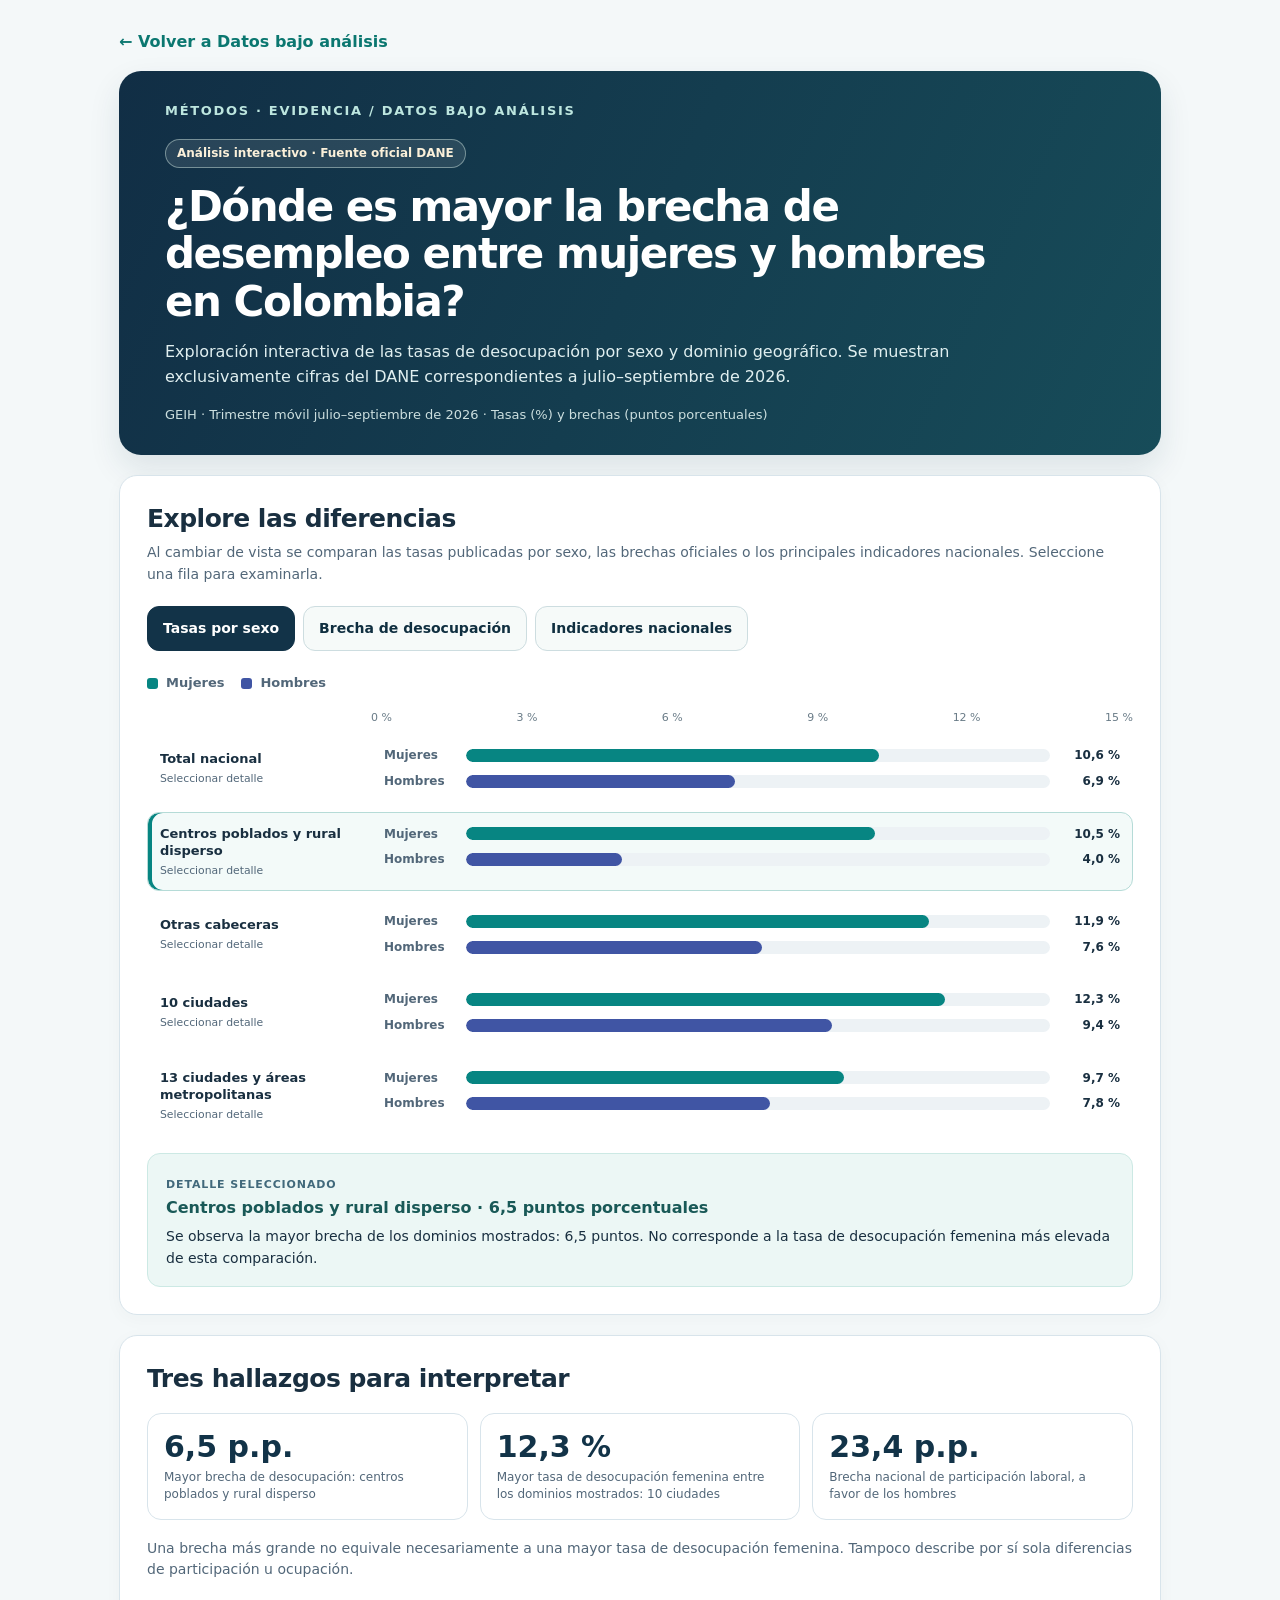
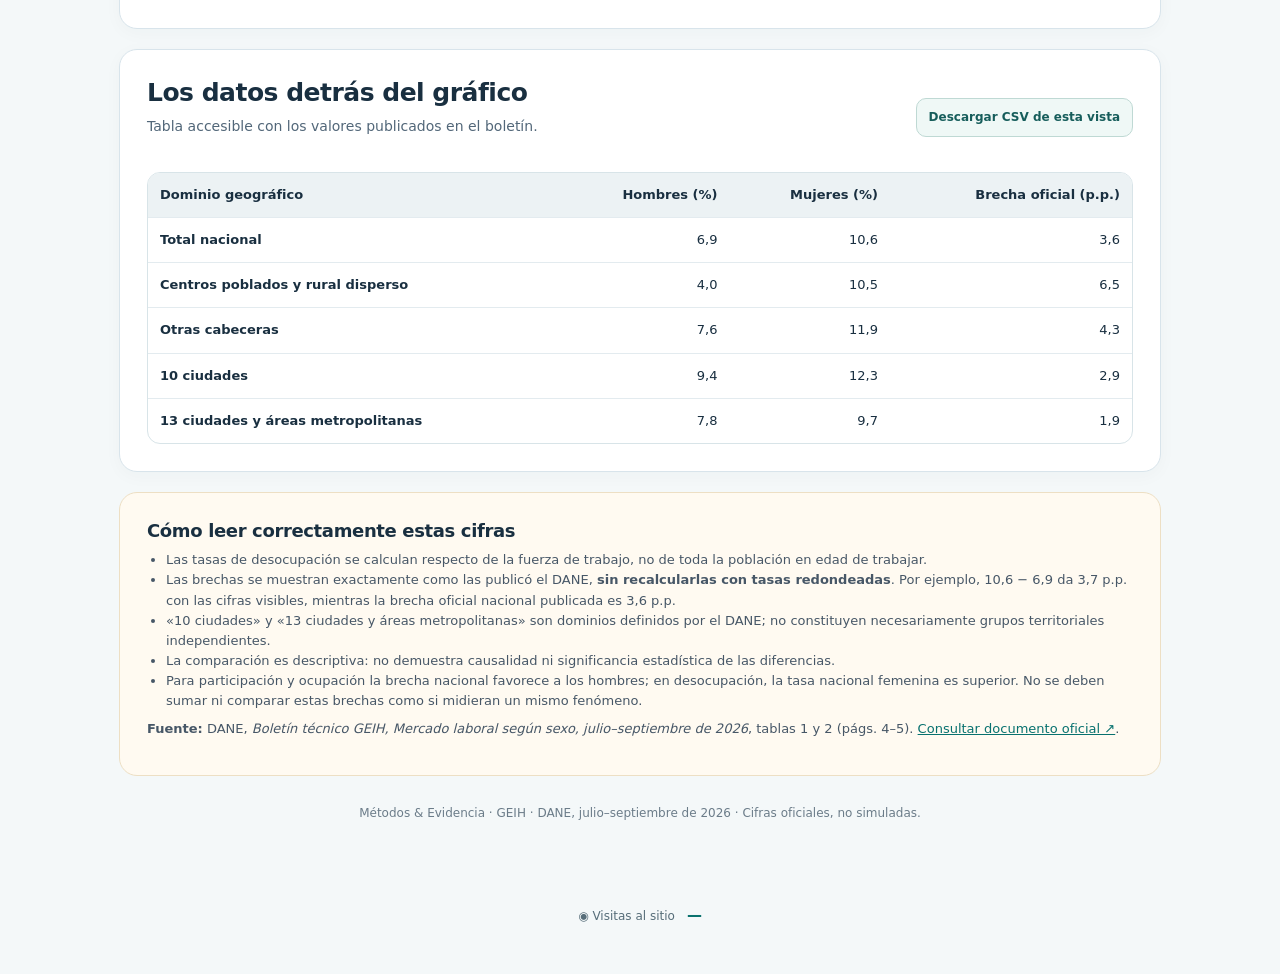
==== analisis/brecha-desempleo-mujeres-hombres-colombia.html @ 73f08fdd "feat: publicar colección de Datos bajo análisis y lectura GEIH con URLs estables" ====
<!doctype html>
<html lang="es">
<head>
<meta charset="utf-8">
<meta name="viewport" content="width=device-width, initial-scale=1">
<meta name="robots" content="index,follow">
<link rel="canonical" href="https://andresmgrisales.github.io/metodos-evidencia/analisis/brecha-desempleo-mujeres-hombres-colombia.html">
<meta name="description" content="Análisis interactivo de las brechas de desempleo entre mujeres y hombres por dominio geográfico, DANE GEIH julio–septiembre de 2026."><title>Brechas de desempleo entre mujeres y hombres en Colombia · Métodos &amp; Evidencia</title>
<style>
:root{--navy:#123348;--dark:#102f40;--teal:#078582;--tealBg:#d9f3ef;--violet:#4055a4;--purpleBg:#e2e8ff;--orange:#b96831;--orangeBg:#fff0de;--muted:#526779;--border:#d8e4eb;--paper:#f4f8f9;--white:#fff;--ink:#192f40}
*{box-sizing:border-box}
html{scroll-behavior:smooth}
body{margin:0;background:var(--paper);color:var(--ink);font:16px/1.55 system-ui,-apple-system,BlinkMacSystemFont,"Segoe UI",sans-serif}
main{max-width:1080px;margin:0 auto;padding:30px 19px 70px}
header{background:linear-gradient(115deg,#112e45,#174c59);color:#fff;padding:30px clamp(20px,4vw,46px);border-radius:22px;box-shadow:0 14px 32px #1534491b}
.brand{font-size:13px;letter-spacing:.13em;font-weight:850;text-transform:uppercase;color:#bde6df}
.badge{display:inline-block;color:#fbf0d9;border:1px solid #bcd2ce88;background:#ffffff19;border-radius:999px;padding:4px 11px;margin-top:18px;font-size:12px;font-weight:700}
h1{line-height:1.14;letter-spacing:-.035em;font-size:clamp(26px,4vw,42px);margin:15px 0 14px;max-width:880px}
.intro{max-width:810px;color:#e0eff0;margin:0}
.meta{margin-top:15px;color:#ccdfdf;font-size:13px}
section.card,.note{background:#fff;border:1px solid var(--border);border-radius:18px;padding:clamp(17px,3vw,27px);margin-top:20px;box-shadow:0 4px 18px #18354408}
h2{font-size:clamp(19px,2.6vw,25px);margin:0 0 8px;letter-spacing:-.02em;line-height:1.25}
.sub{color:var(--muted);font-size:14px;margin:0 0 20px}
.tabs{display:flex;flex-wrap:wrap;gap:8px;margin:18px 0 22px}
button{font:inherit;cursor:pointer}
button:focus-visible,a:focus-visible{outline:3px solid #14a69f;outline-offset:3px}
.tab{border:1px solid #cddde0;border-radius:12px;padding:11px 15px;background:#f6faf9;color:var(--dark);font-size:14px;font-weight:750}
.tab[aria-selected="true"]{background:var(--navy);color:#fff;border-color:var(--navy)}
.legend{display:flex;gap:17px;flex-wrap:wrap;font-size:13px;color:var(--muted);font-weight:700;margin:8px 0 16px}
.legend-item{display:inline-flex;align-items:center;gap:8px}
.dot{width:11px;height:11px;display:inline-block;border-radius:3px;background:var(--teal)}
.dot.man{background:var(--violet)}.dot.gap{background:var(--orange)}
.axis{display:flex;justify-content:space-between;margin:0 0 7px 224px;color:#697b87;font-size:11px;font-variant-numeric:tabular-nums}
.chart{display:grid;gap:8px}
.group{width:100%;display:grid;grid-template-columns:210px 1fr;gap:14px;text-align:left;background:transparent;border:1px solid transparent;border-radius:12px;padding:12px;transition:background .15s,border-color .15s;color:inherit}
.group:hover,.group[aria-pressed="true"]{background:#f3faf9;border-color:#b5dbd7}
.group[aria-pressed="true"]{box-shadow:inset 4px 0 var(--teal)}
.group-label{font-weight:750;font-size:13px;line-height:1.35;align-self:center}
.group-label small{display:block;color:var(--muted);font-weight:500;margin-top:4px}
.series{display:grid;gap:7px}
.line{display:grid;grid-template-columns:74px 1fr 62px;align-items:center;gap:8px;font-size:12px;font-variant-numeric:tabular-nums}
.line-name{color:var(--muted);font-weight:700}.number{text-align:right;color:var(--ink);font-weight:800}
.track{height:13px;border-radius:12px;background:#edf2f5;overflow:hidden}
.bar{height:100%;border-radius:10px;display:block;transition:width .22s ease}
.bar.women{background:var(--teal)}.bar.men{background:var(--violet)}.bar.gap{background:var(--orange)}
.detail{margin-top:18px;background:#ecf7f5;border:1px solid #cce9e4;border-radius:13px;padding:17px 18px}
.detail-title{font-weight:850;color:#195957}
.detail-text{font-size:14px;margin:5px 0 0}
.pill-label{font-size:11px;color:#41697b;font-weight:850;text-transform:uppercase;letter-spacing:.08em}
.summary-grid{display:grid;grid-template-columns:repeat(3,minmax(0,1fr));gap:12px;margin:18px 0}
.metric{background:white;border:1px solid var(--border);border-radius:14px;padding:16px}
.metric strong{font-size:clamp(23px,3.2vw,30px);line-height:1.15;display:block;color:var(--navy);font-variant-numeric:tabular-nums}
.metric span{font-size:12px;line-height:1.4;color:var(--muted);display:block;margin-top:5px}
.table-wrap{overflow:auto;border-radius:13px;border:1px solid #d8e4e8}
table{border-collapse:collapse;width:100%;min-width:590px;font-size:13px}
th,td{padding:12px;border-bottom:1px solid #e3ebef;text-align:right;font-variant-numeric:tabular-nums}
th:first-child,td:first-child{text-align:left}
thead{background:#ecf2f4}tr:last-child td{border-bottom:0}
td:first-child{font-weight:650}
.actions{display:flex;justify-content:space-between;align-items:center;gap:10px;flex-wrap:wrap;margin:0 0 14px}
.download{background:#eff8f6;border:1px solid #bfd9d4;color:#165d5b;border-radius:10px;padding:9px 12px;font-size:12px;font-weight:750}
.note{background:#fffaf1;border-color:#eddfc4;box-shadow:none}
.note h2{font-size:18px}.note p{font-size:13px;margin:8px 0;color:#475767}
.note ul{padding-left:19px;font-size:13px;color:#475767;margin:8px 0}
.source{font-size:13px;color:#496276;margin-top:18px}
a{color:#08716f}
.footer{color:#6b7c89;font-size:12px;margin:28px 0 0;text-align:center}
.hide{display:none}
@media(max-width:750px){.group{grid-template-columns:1fr;gap:6px}.group-label{display:flex;gap:6px;justify-content:space-between;align-items:center}.group-label small{margin:0}.axis{margin-left:0}.summary-grid{grid-template-columns:1fr}.line{grid-template-columns:66px minmax(0,1fr) 60px}.tab{flex:1 1 155px}}
@media(prefers-reduced-motion:reduce){.group,.bar{transition:none}}

.me-public-counter{max-width:1080px;margin:0 auto 35px;padding:12px 20px;text-align:center;color:#566d79;font-size:12px;display:flex;align-items:center;justify-content:center;gap:12px}.me-public-counter strong{color:#0b726e;font-variant-numeric:tabular-nums;font-size:15px}
</style>
</head>
<body>
<main><nav aria-label="Regresar a colección" style="margin-bottom:16px"><a href="../index.html?seccion=analisis" style="color:#0b7770;font-weight:780;text-decoration:none">← Volver a Datos bajo análisis</a></nav>
<header>
<div class="brand">MÉTODOS <span aria-hidden="true">·</span> EVIDENCIA / DATOS BAJO ANÁLISIS</div>
<div class="badge">Análisis interactivo · Fuente oficial DANE</div>
<h1>¿Dónde es mayor la brecha de desempleo entre mujeres y hombres en Colombia?</h1>
<p class="intro">Exploración interactiva de las tasas de desocupación por sexo y dominio geográfico. Se muestran exclusivamente cifras del DANE correspondientes a julio–septiembre de 2026.</p>
<div class="meta">GEIH · Trimestre móvil julio–septiembre de 2026 · Tasas (%) y brechas (puntos porcentuales)</div>
</header>

<section class="card" aria-labelledby="explore-title">
<h2 id="explore-title">Explore las diferencias</h2>
<p class="sub">Al cambiar de vista se comparan las tasas publicadas por sexo, las brechas oficiales o los principales indicadores nacionales. Seleccione una fila para examinarla.</p>
<div class="tabs" role="tablist" aria-label="Seleccione el tipo de comparación">
<button class="tab" role="tab" id="tab-tasas" aria-controls="chart-panel" aria-selected="true" data-view="tasas">Tasas por sexo</button>
<button class="tab" role="tab" id="tab-brechas" aria-controls="chart-panel" aria-selected="false" data-view="brechas">Brecha de desocupación</button>
<button class="tab" role="tab" id="tab-indicadores" aria-controls="chart-panel" aria-selected="false" data-view="indicadores">Indicadores nacionales</button>
</div>
<div id="chart-panel" role="tabpanel" aria-labelledby="tab-tasas">
<div class="legend" id="legend"></div>
<div class="axis" id="axis" aria-hidden="true"></div>
<div id="chart" class="chart" aria-label="Gráfico interactivo"></div>
<div id="details" class="detail" role="status" aria-live="polite"></div>
</div>
</section>

<section class="card" aria-labelledby="questions-title">
<h2 id="questions-title">Tres hallazgos para interpretar</h2>
<div class="summary-grid">
<div class="metric"><strong>6,5 p.p.</strong><span>Mayor brecha de desocupación: centros poblados y rural disperso</span></div>
<div class="metric"><strong>12,3 %</strong><span>Mayor tasa de desocupación femenina entre los dominios mostrados: 10 ciudades</span></div>
<div class="metric"><strong>23,4 p.p.</strong><span>Brecha nacional de participación laboral, a favor de los hombres</span></div>
</div>
<p class="sub">Una brecha más grande no equivale necesariamente a una mayor tasa de desocupación femenina. Tampoco describe por sí sola diferencias de participación u ocupación.</p>
</section>

<section class="card" aria-labelledby="table-title">
<div class="actions"><div><h2 id="table-title">Los datos detrás del gráfico</h2><p class="sub">Tabla accesible con los valores publicados en el boletín.</p></div><button id="download" class="download" type="button">Descargar CSV de esta vista</button></div>
<div class="table-wrap"><table id="data-table"><caption class="hide">Datos oficiales del DANE utilizados en el gráfico</caption><thead></thead><tbody></tbody></table></div>
</section>

<aside class="note" aria-labelledby="notes-title">
<h2 id="notes-title">Cómo leer correctamente estas cifras</h2>
<ul>
<li>Las tasas de desocupación se calculan respecto de la fuerza de trabajo, no de toda la población en edad de trabajar.</li>
<li>Las brechas se muestran exactamente como las publicó el DANE, <strong>sin recalcularlas con tasas redondeadas</strong>. Por ejemplo, 10,6 − 6,9 da 3,7 p.p. con las cifras visibles, mientras la brecha oficial nacional publicada es 3,6 p.p.</li>
<li>«10 ciudades» y «13 ciudades y áreas metropolitanas» son dominios definidos por el DANE; no constituyen necesariamente grupos territoriales independientes.</li>
<li>La comparación es descriptiva: no demuestra causalidad ni significancia estadística de las diferencias.</li>
<li>Para participación y ocupación la brecha nacional favorece a los hombres; en desocupación, la tasa nacional femenina es superior. No se deben sumar ni comparar estas brechas como si midieran un mismo fenómeno.</li>
</ul>
<p class="source"><strong>Fuente:</strong> DANE, <em>Boletín técnico GEIH, Mercado laboral según sexo, julio–septiembre de 2026</em>, tablas 1 y 2 (págs. 4–5). <a href="https://www.dane.gov.co/files/operaciones/GEIH/bol-GEIHMLS-jul-sep2026.pdf" target="_blank" rel="noopener noreferrer">Consultar documento oficial ↗</a>.</p>
</aside>
<p class="footer">Métodos & Evidencia · GEIH · DANE, julio–septiembre de 2026 · Cifras oficiales, no simuladas.</p>
</main>
<footer class="me-public-counter" aria-label="Contador de visitas"><span>◉ Visitas al sitio</span><strong id="me-visit-total" aria-live="polite" title="Total acumulado del sitio">—</strong></footer>

<script>
(function(){
"use strict";
var domains=[
{id:"nacional",name:"Total nacional",women:10.6,men:6.9,gap:3.6,context:"La brecha oficial nacional fue de 3,6 puntos porcentuales. La diferencia entre tasas redondeadas puede dar 3,7; debe conservarse la cifra de brecha reportada por el DANE."},
{id:"rural",name:"Centros poblados y rural disperso",women:10.5,men:4.0,gap:6.5,context:"Se observa la mayor brecha de los dominios mostrados: 6,5 puntos. No corresponde a la tasa de desocupación femenina más elevada de esta comparación."},
{id:"cabeceras",name:"Otras cabeceras",women:11.9,men:7.6,gap:4.3,context:"La diferencia publicada entre las tasas de desocupación femenina y masculina es de 4,3 puntos porcentuales."},
{id:"diez",name:"10 ciudades",women:12.3,men:9.4,gap:2.9,context:"Este dominio presenta la mayor tasa femenina entre los dominios enumerados, 12,3 %, pero no la mayor brecha."},
{id:"trece",name:"13 ciudades y áreas metropolitanas",women:9.7,men:7.8,gap:1.9,context:"Se presenta la menor brecha publicada entre los dominios mostrados: 1,9 puntos porcentuales."}
];
var national=[
{id:"tgp",name:"Tasa global de participación (TGP)",women:52.7,men:76.1,gap:23.4,context:"Mide la proporción de la población en edad de trabajar que integra la fuerza de trabajo. La brecha oficial de 23,4 puntos favorece a los hombres."},
{id:"to",name:"Tasa de ocupación (TO)",women:47.1,men:70.9,gap:23.7,context:"Mide la proporción de la población en edad de trabajar que está ocupada. La brecha oficial de 23,7 puntos favorece a los hombres."},
{id:"td",name:"Tasa de desocupación (TD)",women:10.6,men:6.9,gap:3.6,context:"Mide la proporción de la fuerza de trabajo desocupada. La brecha oficial de 3,6 puntos refleja una tasa mayor en mujeres."}
];
var view="tasas", selected="rural";
var fmt=function(v){return v.toFixed(1).replace(".",",");};
var esc=function(s){return String(s).replace(/[&<>"']/g,function(c){return {"&":"&amp;","<":"&lt;",">":"&gt;",'"':"&quot;","'":"&#39;"}[c];});};
var chart=document.getElementById("chart"),details=document.getElementById("details");
var allTabs=Array.prototype.slice.call(document.querySelectorAll("[data-view]"));
function bar(label,value,max,kind){
 return '<div class="line"><span class="line-name">'+label+'</span><div class="track"><span class="bar '+kind+'" style="width:'+(100*value/max).toFixed(2)+'%"></span></div><strong class="number">'+fmt(value)+(kind==="gap"?" p.p.":" %")+'</strong></div>';
}
function render(){
 var isNational=view==="indicadores";
 var items=isNational?national:domains;
 if(!items.some(function(x){return x.id===selected;})){selected=items[0].id;}
 allTabs.forEach(function(b){var active=b.dataset.view===view;b.setAttribute("aria-selected",active?"true":"false");b.tabIndex=active?0:-1;});
 document.getElementById("chart-panel").setAttribute("aria-labelledby","tab-"+view);
 var legend=document.getElementById("legend"),axis=document.getElementById("axis");
 legend.innerHTML=view==="brechas"?'<span class="legend-item"><i class="dot gap"></i>Brecha publicada por el DANE (p.p.)</span>':'<span class="legend-item"><i class="dot"></i>Mujeres</span><span class="legend-item"><i class="dot man"></i>Hombres</span>';
 var max=view==="brechas"?8:(isNational?80:15);
 var steps=view==="brechas"?[0,2,4,6,8]:isNational?[0,20,40,60,80]:[0,3,6,9,12,15];
 axis.innerHTML=steps.map(function(x){return "<span>"+x+(view==="brechas"?" p.p.":" %")+"</span>";}).join("");
 chart.innerHTML=items.map(function(r){
 var bars=view==="brechas"?bar("Brecha",r.gap,max,"gap"):bar("Mujeres",r.women,max,"women")+bar("Hombres",r.men,max,"men");
 return '<button type="button" class="group" data-id="'+r.id+'" aria-pressed="'+(selected===r.id)+'" aria-label="'+esc(r.name)+'. Mujeres: '+fmt(r.women)+' por ciento; hombres: '+fmt(r.men)+' por ciento; brecha oficial: '+fmt(r.gap)+' puntos porcentuales. Seleccionar para explicación."><span class="group-label">'+esc(r.name)+'<small>Seleccionar detalle</small></span><span class="series">'+bars+'</span></button>';
 }).join("");
 updateDetail(items);
 renderTable(items,isNational);
}
function updateDetail(items){
 var r=items.find(function(x){return x.id===selected;})||items[0];
 if(!r)return;
 details.innerHTML='<span class="pill-label">Detalle seleccionado</span><div class="detail-title">'+esc(r.name)+' · '+fmt(r.gap)+' puntos porcentuales</div><p class="detail-text">'+esc(r.context)+'</p>';
 Array.prototype.forEach.call(chart.querySelectorAll("[data-id]"),function(b){b.setAttribute("aria-pressed",b.dataset.id===selected?"true":"false");});
}
function renderTable(items,isNational){
 var head=document.querySelector("#data-table thead"),body=document.querySelector("#data-table tbody");
 head.innerHTML="<tr><th scope='col'>"+(isNational?"Indicador nacional":"Dominio geográfico")+"</th><th scope='col'>Hombres (%)</th><th scope='col'>Mujeres (%)</th><th scope='col'>Brecha oficial (p.p.)</th></tr>";
 body.innerHTML=items.map(function(r){return "<tr><td>"+esc(r.name)+"</td><td>"+fmt(r.men)+"</td><td>"+fmt(r.women)+"</td><td>"+fmt(r.gap)+"</td></tr>";}).join("");
}
document.querySelector(".tabs").addEventListener("click",function(e){
 var b=e.target.closest("[data-view]"); if(!b)return;view=b.dataset.view;selected=view==="indicadores"?"tgp":"rural";render();b.focus();
});
document.querySelector(".tabs").addEventListener("keydown",function(e){
 if(!["ArrowLeft","ArrowRight","Home","End"].includes(e.key))return;
 e.preventDefault();var i=allTabs.indexOf(document.activeElement);if(i<0)i=0;
 var next=e.key==="Home"?0:e.key==="End"?allTabs.length-1:(i+(e.key==="ArrowRight"?1:-1)+allTabs.length)%allTabs.length;
 allTabs[next].click();allTabs[next].focus();
});
chart.addEventListener("click",function(e){var b=e.target.closest("[data-id]");if(!b)return;selected=b.dataset.id;updateDetail(view==="indicadores"?national:domains);});
document.getElementById("download").addEventListener("click",function(){
 var items=view==="indicadores"?national:domains;
 var lines=[["Dominio o indicador","Hombres (%)","Mujeres (%)","Brecha oficial (p.p.)"]].concat(items.map(function(x){return [x.name,fmt(x.men),fmt(x.women),fmt(x.gap)];}));
 var csv="\ufeff"+lines.map(function(r){return r.map(function(v){return '"'+String(v).replace(/"/g,'""')+'"';}).join(";");}).join("\r\n");
 var url=URL.createObjectURL(new Blob([csv],{type:"text/csv;charset=utf-8"}));
 var a=document.createElement("a");a.href=url;a.download="dane-geih-jul-sep-2026-"+view+".csv";document.body.appendChild(a);a.click();a.remove();setTimeout(function(){URL.revokeObjectURL(url);},3000);
});
render();
})();
</script>
<!-- GoatCounter: un registro por carga de pagina; la consulta publica de TOTAL no registra visitas adicionales. -->
<script data-goatcounter="https://metodos-evidencia.goatcounter.com/count" async src="https://gc.zgo.at/count.js"></script>
<script>
(function(){
  var counter=document.getElementById('me-visit-total');
  if(!counter) return;
  fetch('https://metodos-evidencia.goatcounter.com/counter/TOTAL.json')
    .then(function(response){if(!response.ok) throw new Error('Conteo publico no disponible');return response.json();})
    .then(function(data){
      if(data && (typeof data.count==='string'||typeof data.count==='number')){
        counter.textContent=String(data.count);
      }
    })
    .catch(function(){
      counter.title='Activa el conteo publico en Settings de GoatCounter o verifica si el navegador bloquea la consulta.';
    });
})();
</script>
</body>
</html>
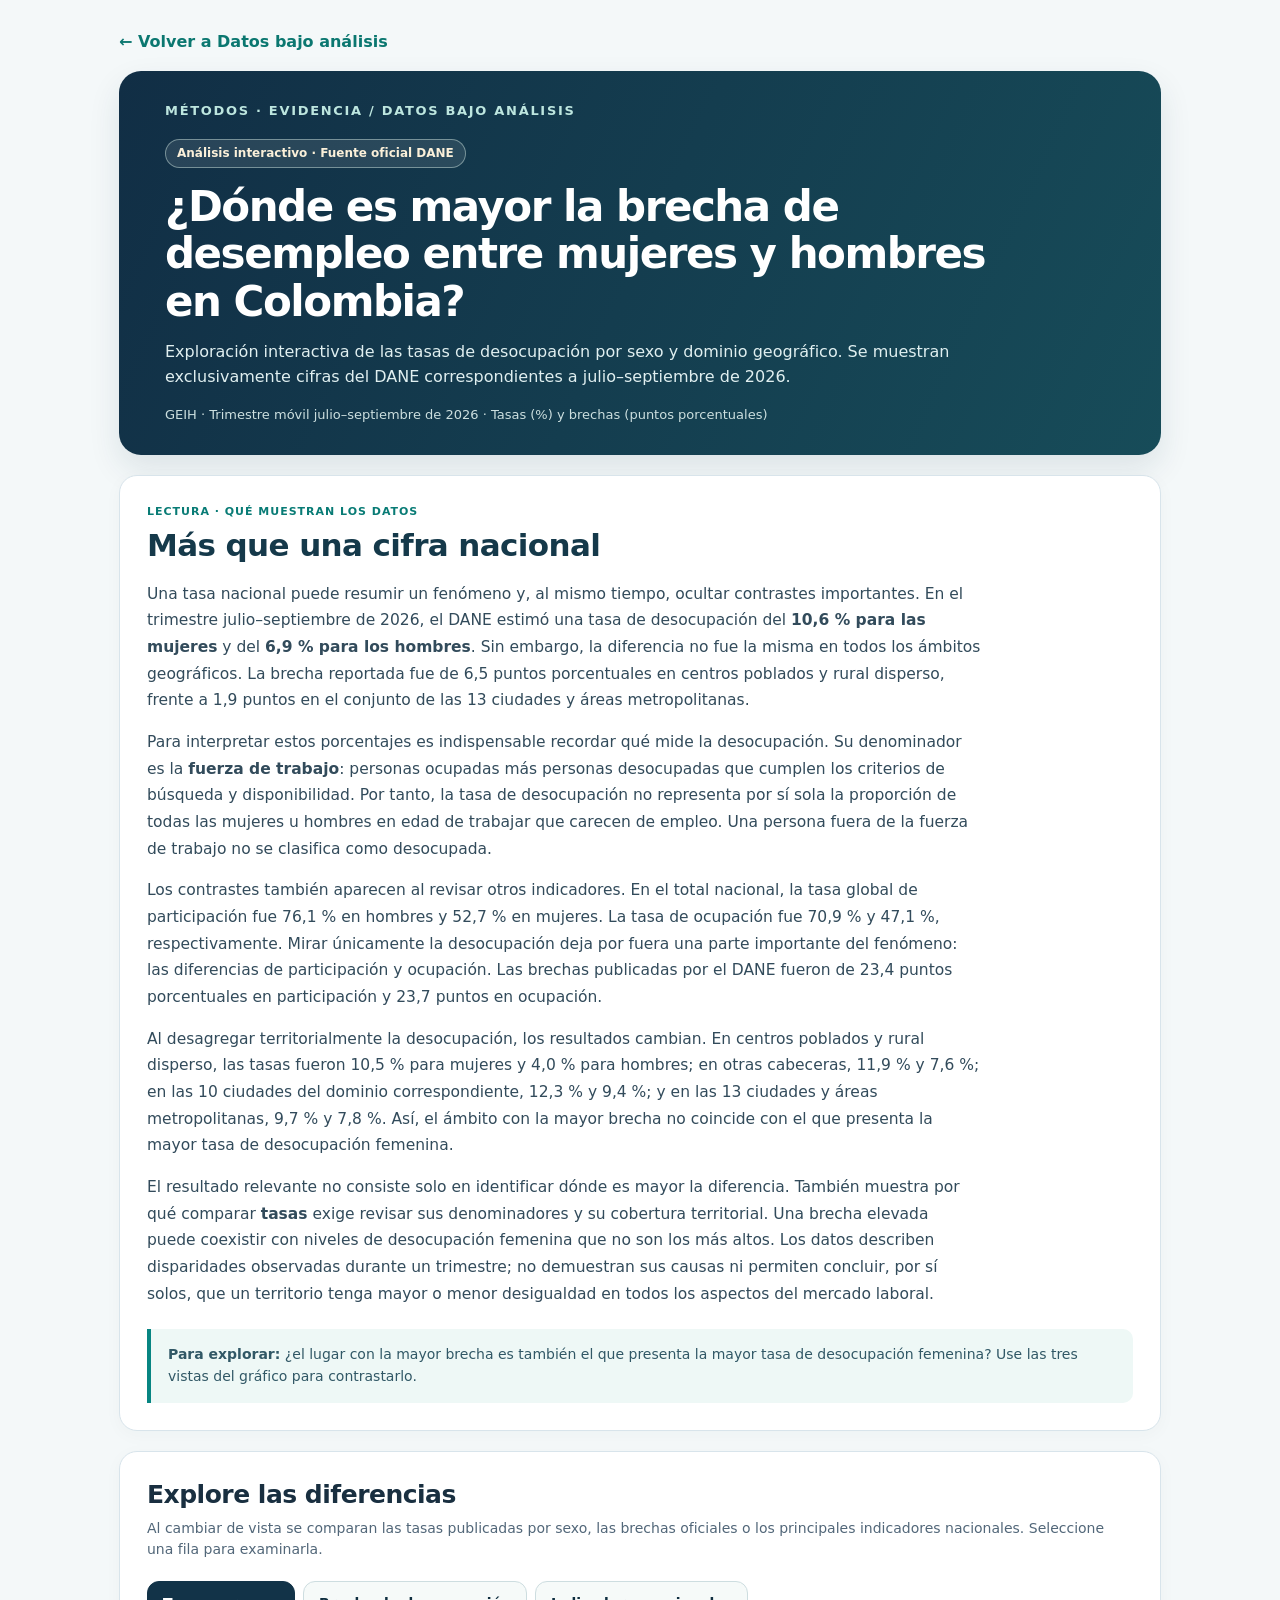
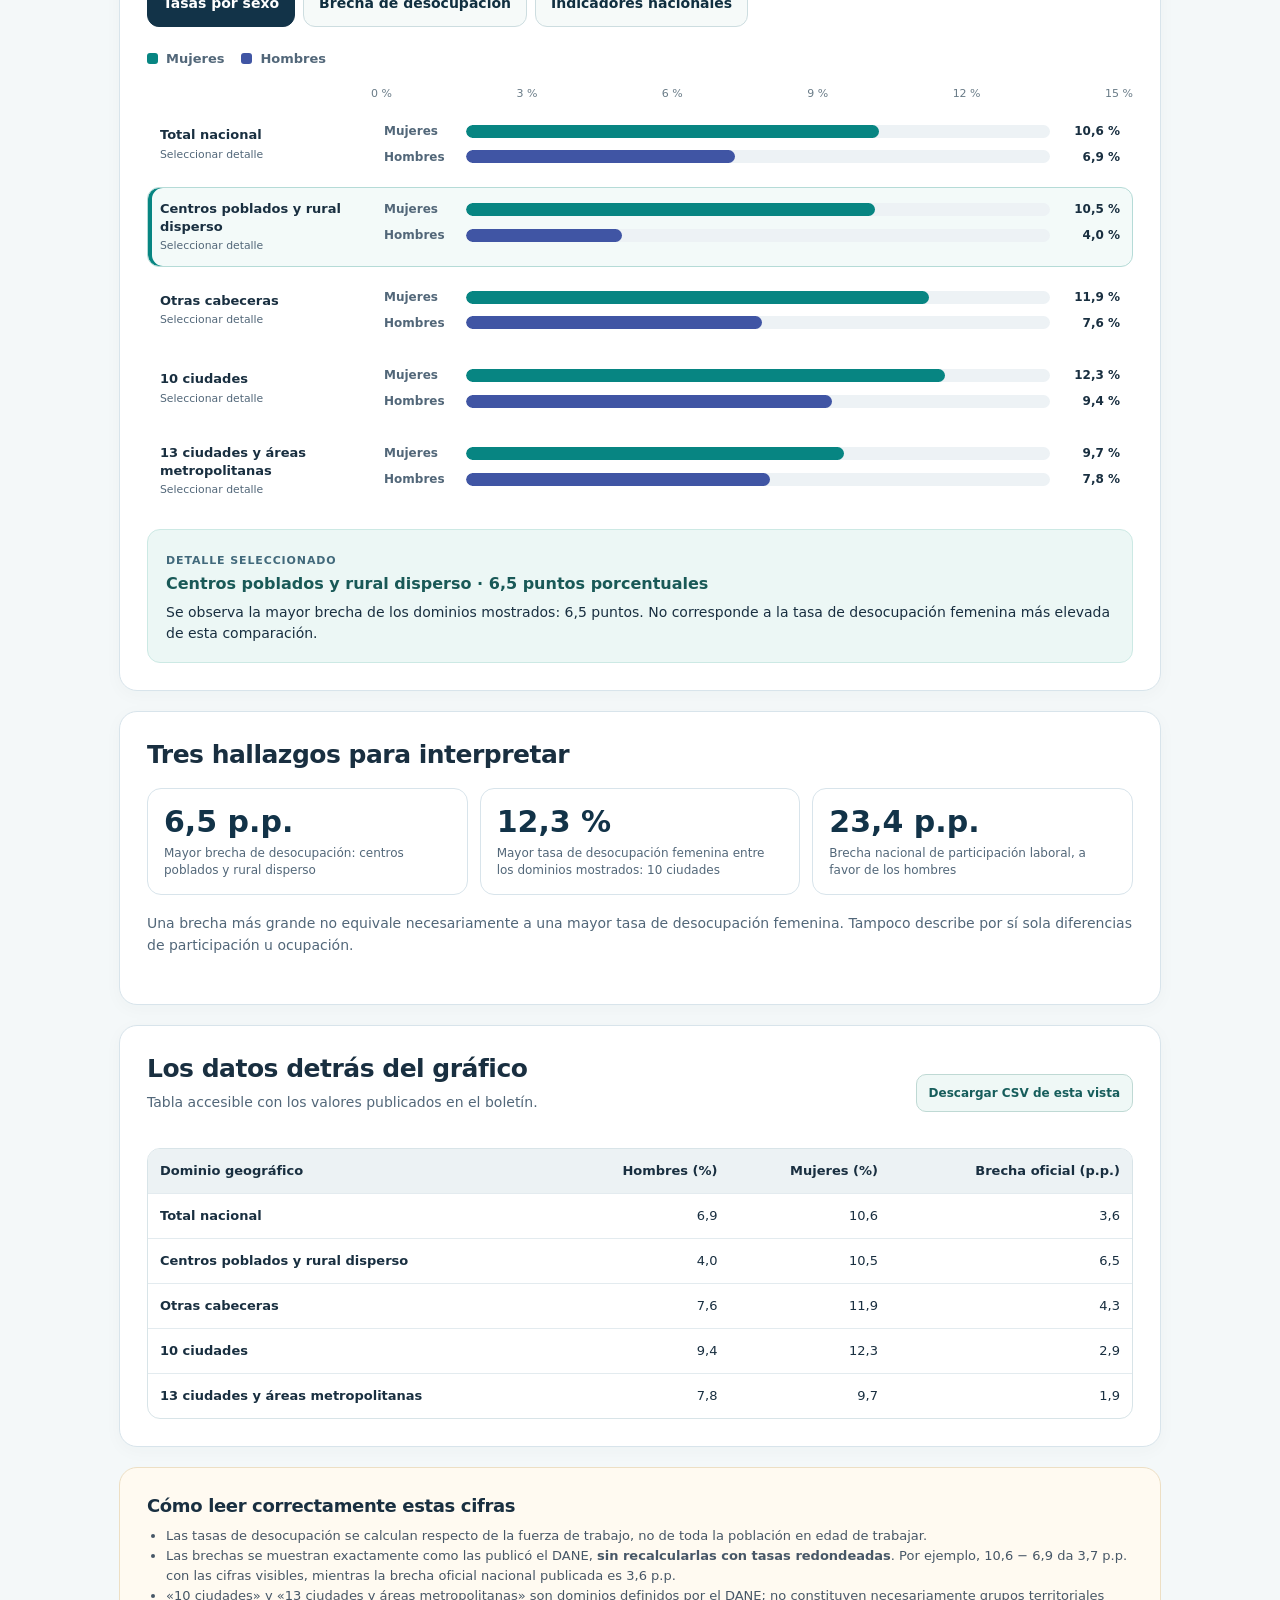
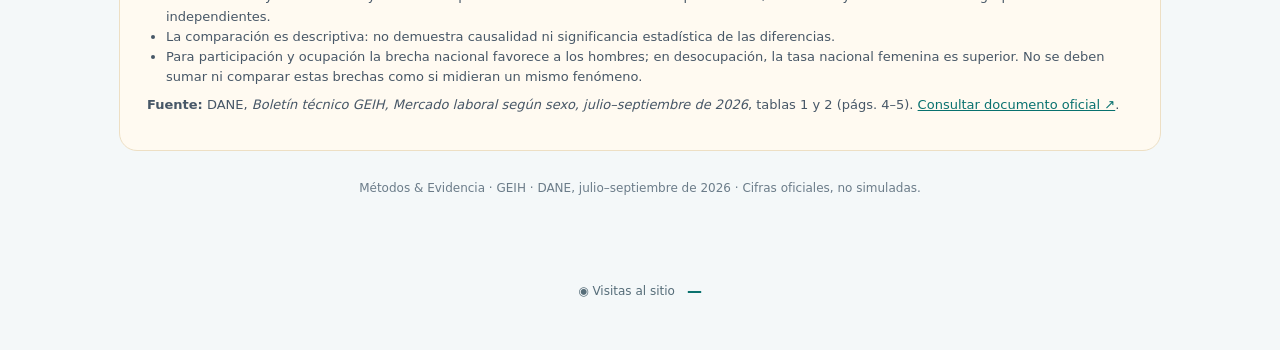
==== commit 279027b4: "feat(analisis): incorporar miniarticulo interpretativo antes de la visualizacion GEIH" ====
--- a/analisis/brecha-desempleo-mujeres-hombres-colombia.html
+++ b/analisis/brecha-desempleo-mujeres-hombres-colombia.html
@@ -70,6 +70,14 @@
 @media(prefers-reduced-motion:reduce){.group,.bar{transition:none}}
 
 .me-public-counter{max-width:1080px;margin:0 auto 35px;padding:12px 20px;text-align:center;color:#566d79;font-size:12px;display:flex;align-items:center;justify-content:center;gap:12px}.me-public-counter strong{color:#0b726e;font-variant-numeric:tabular-nums;font-size:15px}
+
+.story-card{padding:clamp(22px,4vw,34px)}
+.story-kicker{font-size:11px;font-weight:850;letter-spacing:.09em;text-transform:uppercase;color:#087b75;margin-bottom:7px}
+.story-card h2{font-size:clamp(23px,3vw,31px);line-height:1.22;margin:0 0 16px;color:#15394a}
+.story-copy{max-width:82ch}
+.story-copy p{margin:0 0 15px;color:#324b5b;line-height:1.72;font-size:15.5px}
+.story-copy p:last-child{margin-bottom:0}
+.story-prompt{margin-top:22px;padding:15px 17px;border-left:4px solid var(--teal);background:#eef8f6;border-radius:0 10px 10px 0;color:#315866;font-size:14px;line-height:1.55}
 </style>
 </head>
 <body>
@@ -81,6 +89,24 @@
 <p class="intro">Exploración interactiva de las tasas de desocupación por sexo y dominio geográfico. Se muestran exclusivamente cifras del DANE correspondientes a julio–septiembre de 2026.</p>
 <div class="meta">GEIH · Trimestre móvil julio–septiembre de 2026 · Tasas (%) y brechas (puntos porcentuales)</div>
 </header>
+
+
+<section class="card story-card" aria-labelledby="story-title">
+<div class="story-kicker">LECTURA · QUÉ MUESTRAN LOS DATOS</div>
+<h2 id="story-title">Más que una cifra nacional</h2>
+<div class="story-copy">
+<p>Una tasa nacional puede resumir un fenómeno y, al mismo tiempo, ocultar contrastes importantes. En el trimestre julio–septiembre de 2026, el DANE estimó una tasa de desocupación del <strong>10,6 % para las mujeres</strong> y del <strong>6,9 % para los hombres</strong>. Sin embargo, la diferencia no fue la misma en todos los ámbitos geográficos. La brecha reportada fue de 6,5 puntos porcentuales en centros poblados y rural disperso, frente a 1,9 puntos en el conjunto de las 13 ciudades y áreas metropolitanas.</p>
+
+<p>Para interpretar estos porcentajes es indispensable recordar qué mide la desocupación. Su denominador es la <strong>fuerza de trabajo</strong>: personas ocupadas más personas desocupadas que cumplen los criterios de búsqueda y disponibilidad. Por tanto, la tasa de desocupación no representa por sí sola la proporción de todas las mujeres u hombres en edad de trabajar que carecen de empleo. Una persona fuera de la fuerza de trabajo no se clasifica como desocupada.</p>
+
+<p>Los contrastes también aparecen al revisar otros indicadores. En el total nacional, la tasa global de participación fue 76,1 % en hombres y 52,7 % en mujeres. La tasa de ocupación fue 70,9 % y 47,1 %, respectivamente. Mirar únicamente la desocupación deja por fuera una parte importante del fenómeno: las diferencias de participación y ocupación. Las brechas publicadas por el DANE fueron de 23,4 puntos porcentuales en participación y 23,7 puntos en ocupación.</p>
+
+<p>Al desagregar territorialmente la desocupación, los resultados cambian. En centros poblados y rural disperso, las tasas fueron 10,5 % para mujeres y 4,0 % para hombres; en otras cabeceras, 11,9 % y 7,6 %; en las 10 ciudades del dominio correspondiente, 12,3 % y 9,4 %; y en las 13 ciudades y áreas metropolitanas, 9,7 % y 7,8 %. Así, el ámbito con la mayor brecha no coincide con el que presenta la mayor tasa de desocupación femenina.</p>
+
+<p>El resultado relevante no consiste solo en identificar dónde es mayor la diferencia. También muestra por qué comparar <strong>tasas</strong> exige revisar sus denominadores y su cobertura territorial. Una brecha elevada puede coexistir con niveles de desocupación femenina que no son los más altos. Los datos describen disparidades observadas durante un trimestre; no demuestran sus causas ni permiten concluir, por sí solos, que un territorio tenga mayor o menor desigualdad en todos los aspectos del mercado laboral.</p>
+</div>
+<div class="story-prompt"><strong>Para explorar:</strong> ¿el lugar con la mayor brecha es también el que presenta la mayor tasa de desocupación femenina? Use las tres vistas del gráfico para contrastarlo.</div>
+</section>
 
 <section class="card" aria-labelledby="explore-title">
 <h2 id="explore-title">Explore las diferencias</h2>
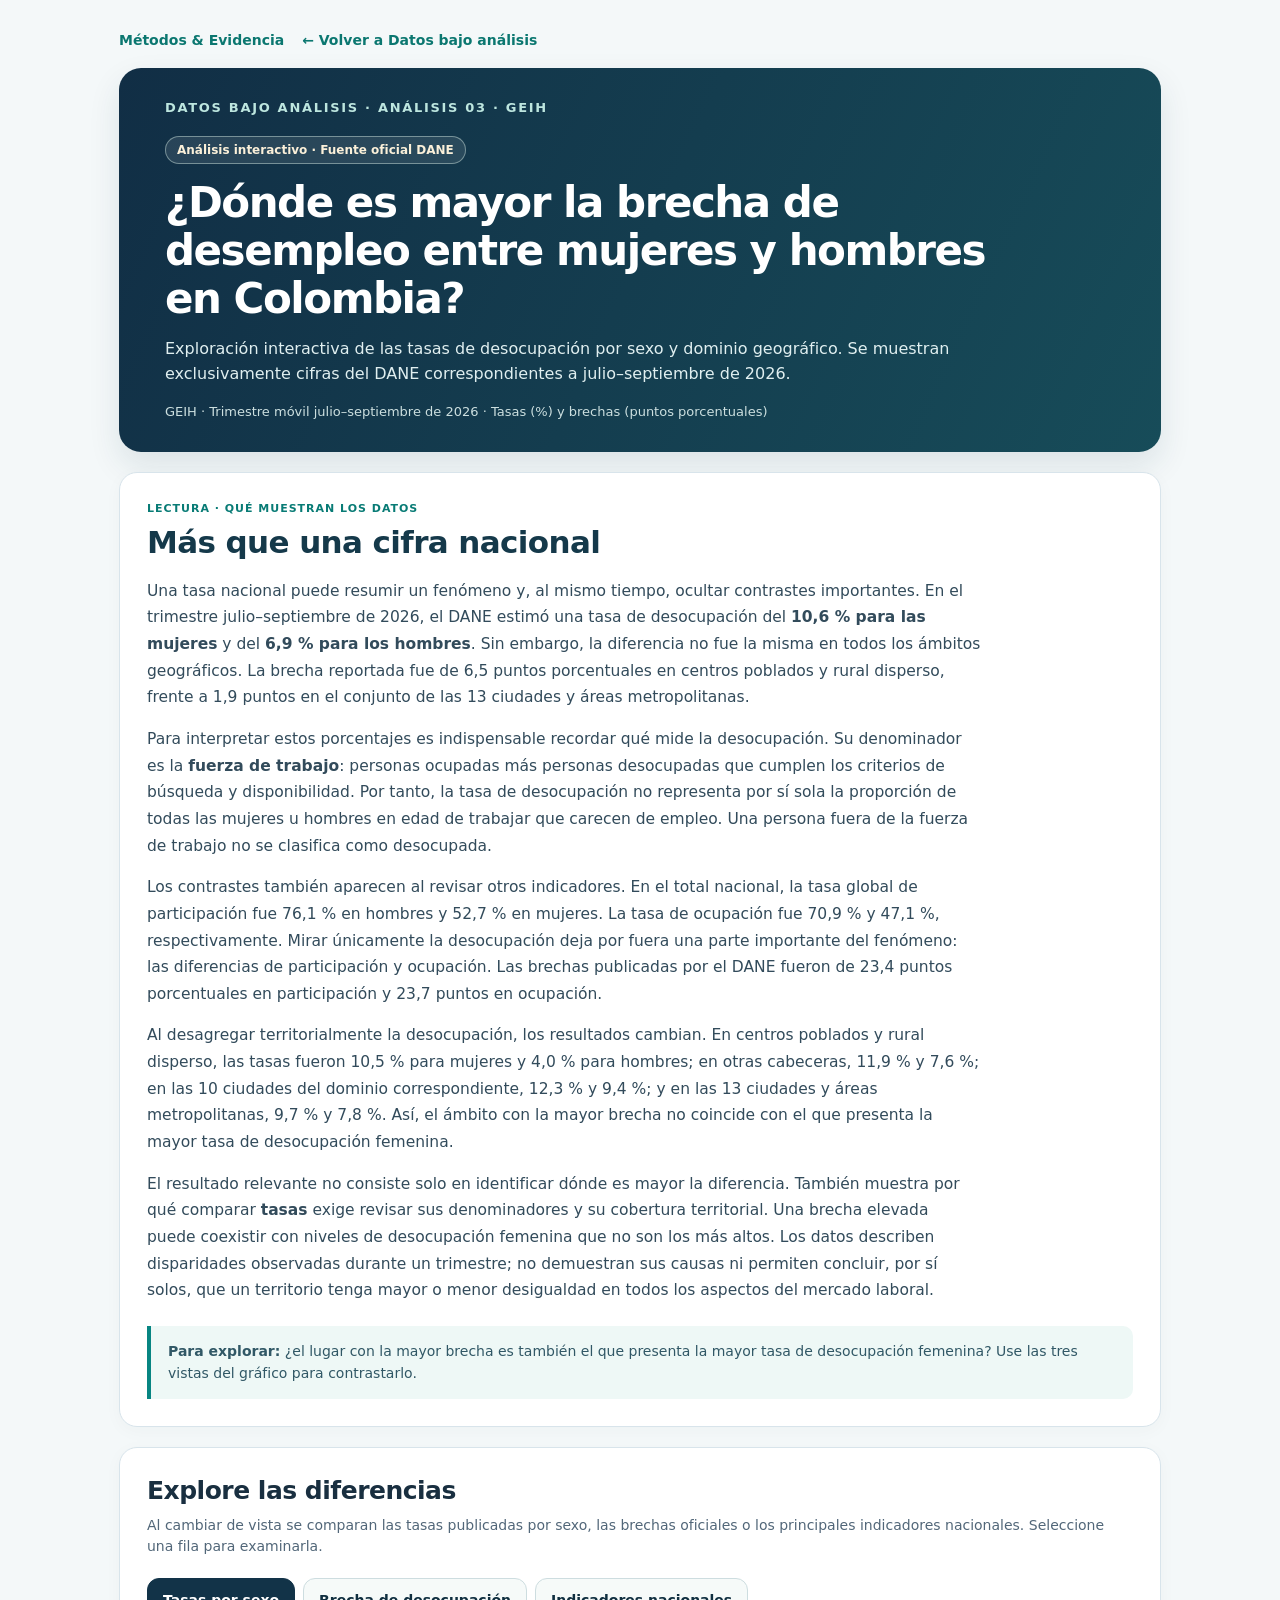
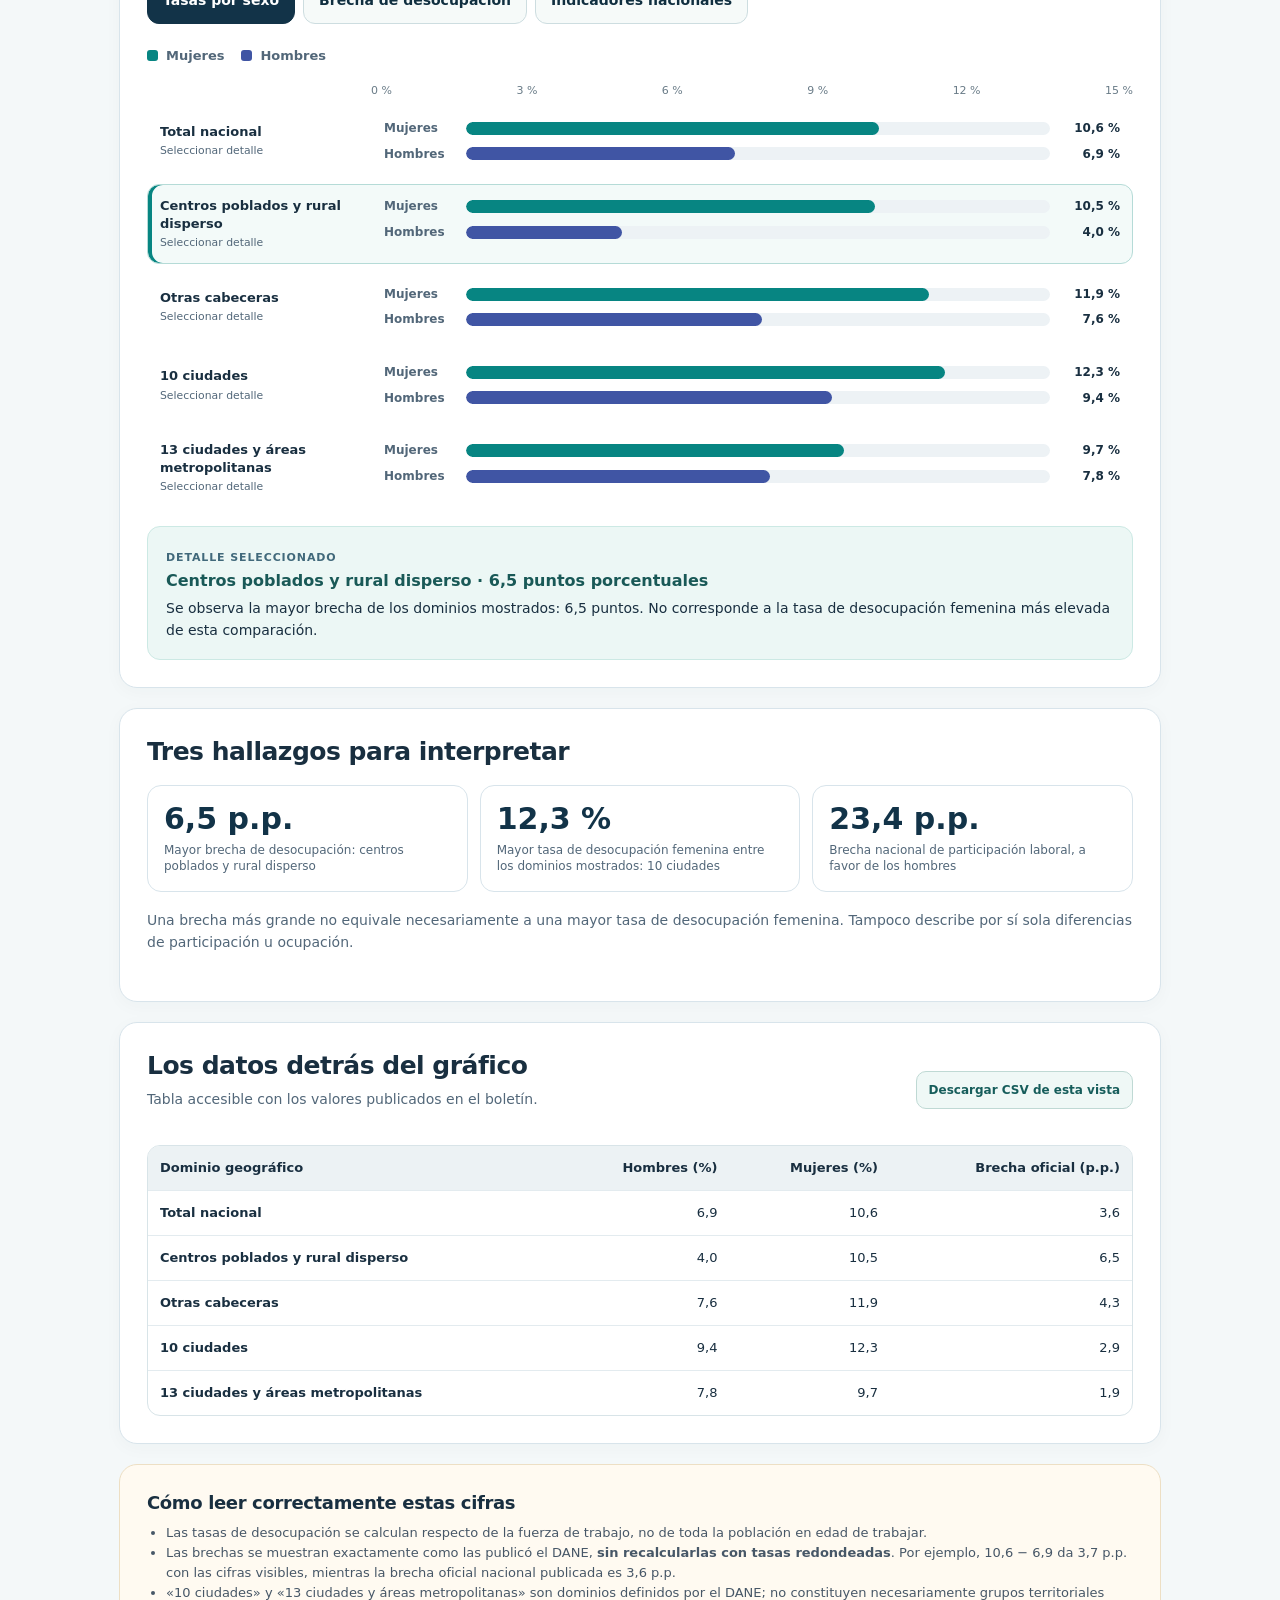
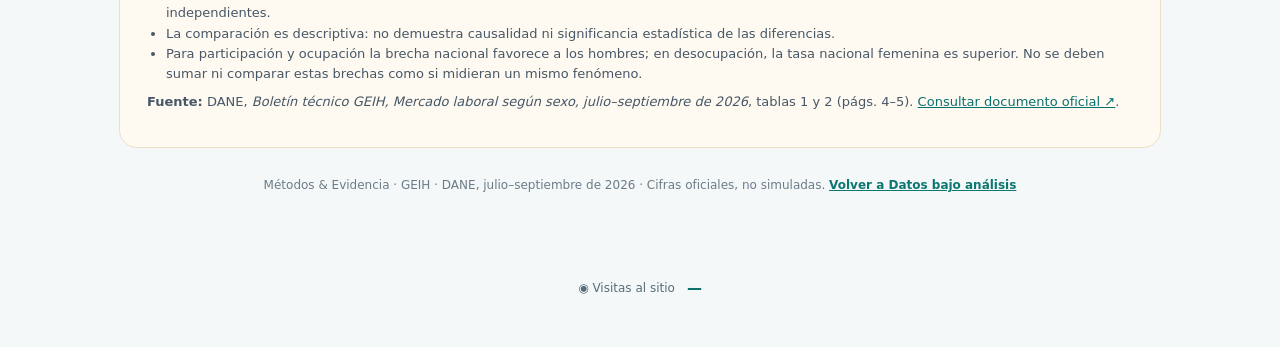
==== commit 66ac8f37: "auditoría: uniformidad de navegación, rótulos y enlaces en todo el sitio Cambios aprobados por el re" ====
--- a/analisis/brecha-desempleo-mujeres-hombres-colombia.html
+++ b/analisis/brecha-desempleo-mujeres-hombres-colombia.html
@@ -5,6 +5,19 @@
 <meta name="viewport" content="width=device-width, initial-scale=1">
 <meta name="robots" content="index,follow">
 <link rel="canonical" href="https://andresmgrisales.github.io/metodos-evidencia/analisis/brecha-desempleo-mujeres-hombres-colombia.html">
+<!-- Vista previa al compartir (Open Graph) -->
+<meta property="og:type" content="article">
+<meta property="og:title" content="Brechas de desempleo entre mujeres y hombres en Colombia">
+<meta property="og:description" content="Análisis interactivo de las brechas de desempleo entre mujeres y hombres por dominio geográfico, DANE GEIH julio–septiembre de 2026.">
+<meta property="og:url" content="https://andresmgrisales.github.io/metodos-evidencia/analisis/brecha-desempleo-mujeres-hombres-colombia.html">
+<meta property="og:site_name" content="Métodos &amp; Evidencia">
+<meta property="og:locale" content="es_CO">
+<meta property="og:image" content="https://andresmgrisales.github.io/metodos-evidencia/img/og-metodos-evidencia.png">
+<meta property="og:image:width" content="1200">
+<meta property="og:image:height" content="630">
+<meta property="og:image:alt" content="Métodos &amp; Evidencia · Estadística, ciencia de datos y métodos de investigación">
+<meta name="twitter:card" content="summary_large_image">
+
 <meta name="description" content="Análisis interactivo de las brechas de desempleo entre mujeres y hombres por dominio geográfico, DANE GEIH julio–septiembre de 2026."><title>Brechas de desempleo entre mujeres y hombres en Colombia · Métodos &amp; Evidencia</title>
 <style>
 :root{--navy:#123348;--dark:#102f40;--teal:#078582;--tealBg:#d9f3ef;--violet:#4055a4;--purpleBg:#e2e8ff;--orange:#b96831;--orangeBg:#fff0de;--muted:#526779;--border:#d8e4eb;--paper:#f4f8f9;--white:#fff;--ink:#192f40}
@@ -81,9 +94,9 @@
 </style>
 </head>
 <body>
-<main><nav aria-label="Regresar a colección" style="margin-bottom:16px"><a href="../index.html?seccion=analisis" style="color:#0b7770;font-weight:780;text-decoration:none">← Volver a Datos bajo análisis</a></nav>
+<main><nav aria-label="Navegación" style="display:flex;flex-wrap:wrap;gap:18px;margin-bottom:16px;font-weight:780;font-size:14px"><a href="../index.html" style="color:#0b7770;text-decoration:none">Métodos &amp; Evidencia</a><a href="../index.html?seccion=analisis" style="color:#0b7770;text-decoration:none">← Volver a Datos bajo análisis</a></nav>
 <header>
-<div class="brand">MÉTODOS <span aria-hidden="true">·</span> EVIDENCIA / DATOS BAJO ANÁLISIS</div>
+<div class="brand">DATOS BAJO ANÁLISIS <span aria-hidden="true">·</span> ANÁLISIS 03 <span aria-hidden="true">·</span> GEIH</div>
 <div class="badge">Análisis interactivo · Fuente oficial DANE</div>
 <h1>¿Dónde es mayor la brecha de desempleo entre mujeres y hombres en Colombia?</h1>
 <p class="intro">Exploración interactiva de las tasas de desocupación por sexo y dominio geográfico. Se muestran exclusivamente cifras del DANE correspondientes a julio–septiembre de 2026.</p>
@@ -150,7 +163,7 @@
 </ul>
 <p class="source"><strong>Fuente:</strong> DANE, <em>Boletín técnico GEIH, Mercado laboral según sexo, julio–septiembre de 2026</em>, tablas 1 y 2 (págs. 4–5). <a href="https://www.dane.gov.co/files/operaciones/GEIH/bol-GEIHMLS-jul-sep2026.pdf" target="_blank" rel="noopener noreferrer">Consultar documento oficial ↗</a>.</p>
 </aside>
-<p class="footer">Métodos & Evidencia · GEIH · DANE, julio–septiembre de 2026 · Cifras oficiales, no simuladas.</p>
+<p class="footer">Métodos & Evidencia · GEIH · DANE, julio–septiembre de 2026 · Cifras oficiales, no simuladas. <a href="../index.html?seccion=analisis" style="color:#0b7770;font-weight:700">Volver a Datos bajo análisis</a></p>
 </main>
 <footer class="me-public-counter" aria-label="Contador de visitas"><span>◉ Visitas al sitio</span><strong id="me-visit-total" aria-live="polite" title="Total acumulado del sitio">—</strong></footer>
 
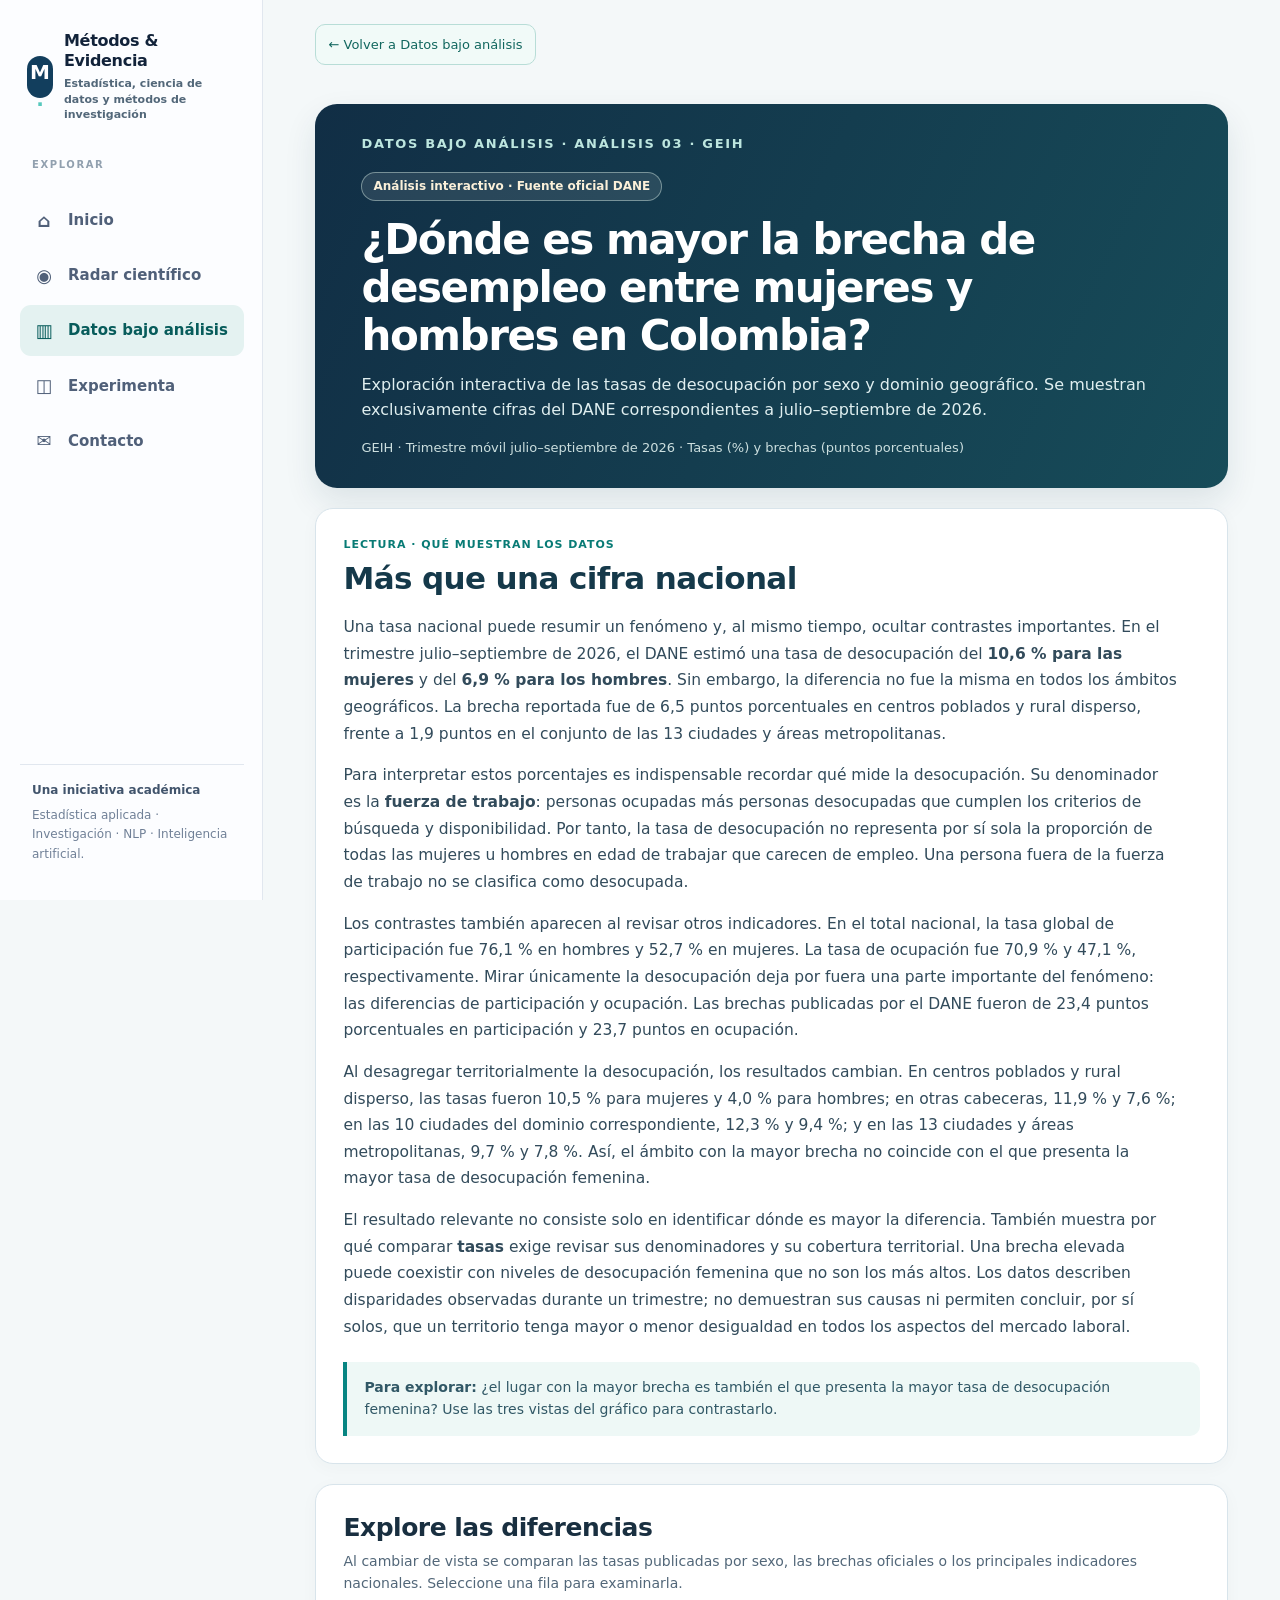
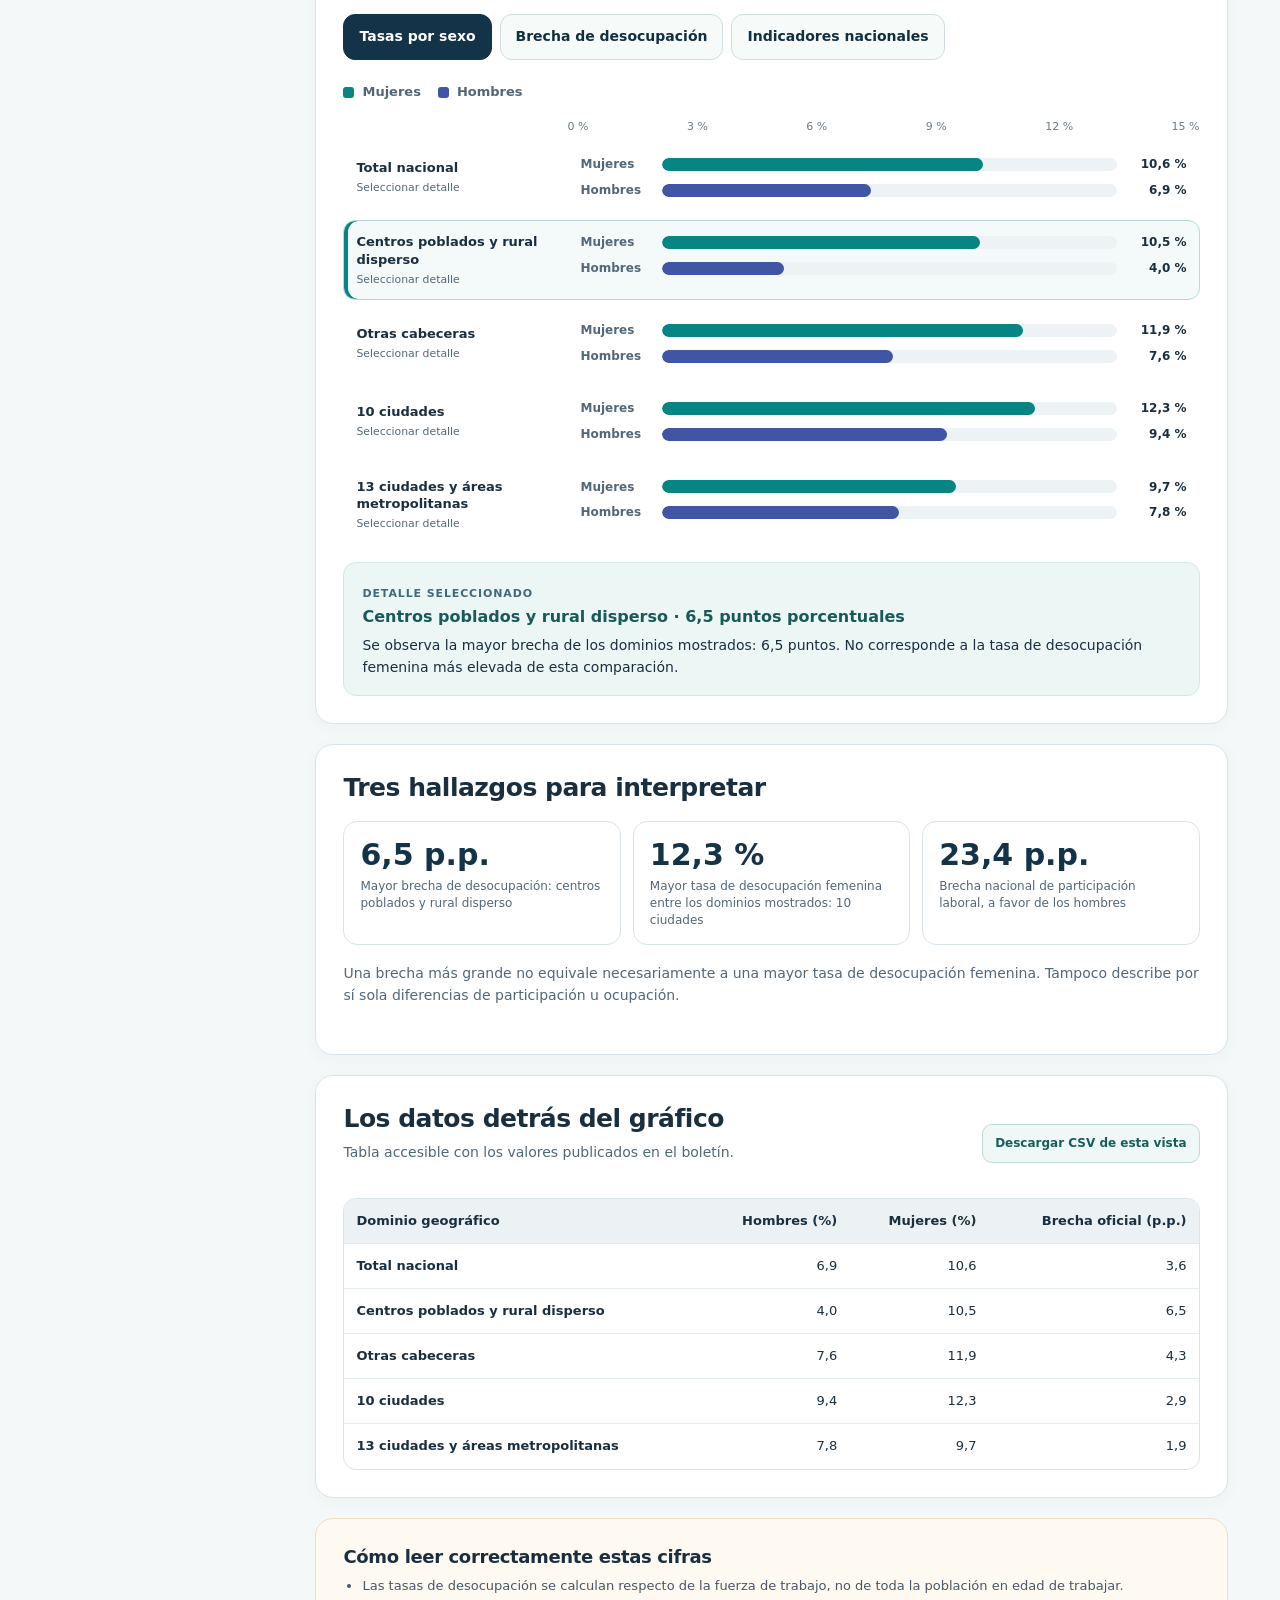
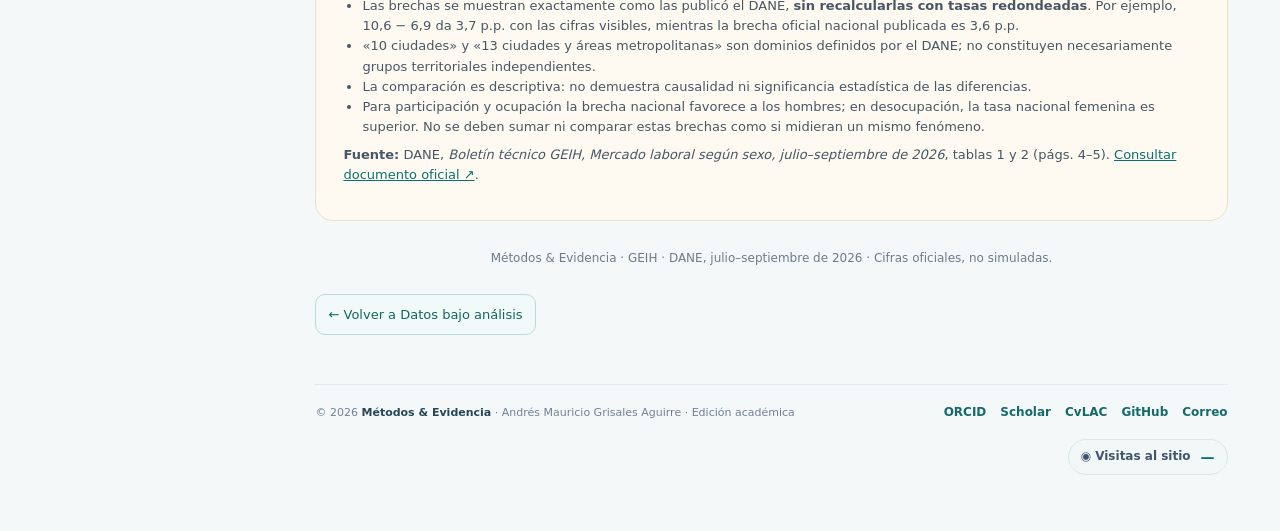
==== commit 6c35403b: "publicaciones: plantilla común con el menú del sitio para análisis y lecturas Cambio estructural apr" ====
--- a/analisis/brecha-desempleo-mujeres-hombres-colombia.html
+++ b/analisis/brecha-desempleo-mujeres-hombres-colombia.html
@@ -19,6 +19,7 @@
 <meta name="twitter:card" content="summary_large_image">
 
 <meta name="description" content="Análisis interactivo de las brechas de desempleo entre mujeres y hombres por dominio geográfico, DANE GEIH julio–septiembre de 2026."><title>Brechas de desempleo entre mujeres y hombres en Colombia · Métodos &amp; Evidencia</title>
+<link rel="stylesheet" href="../css/marco.css">
 <style>
 :root{--navy:#123348;--dark:#102f40;--teal:#078582;--tealBg:#d9f3ef;--violet:#4055a4;--purpleBg:#e2e8ff;--orange:#b96831;--orangeBg:#fff0de;--muted:#526779;--border:#d8e4eb;--paper:#f4f8f9;--white:#fff;--ink:#192f40}
 *{box-sizing:border-box}
@@ -94,8 +95,23 @@
 </style>
 </head>
 <body>
-<main><nav aria-label="Navegación" style="display:flex;flex-wrap:wrap;gap:18px;margin-bottom:16px;font-weight:780;font-size:14px"><a href="../index.html" style="color:#0b7770;text-decoration:none">Métodos &amp; Evidencia</a><a href="../index.html?seccion=analisis" style="color:#0b7770;text-decoration:none">← Volver a Datos bajo análisis</a></nav>
-<header>
+<a class="mx-skip" href="#contenido">Saltar al contenido principal</a>
+<div class="mx-shell">
+<aside class="mx-sidebar" aria-label="Navegación principal">
+ <a class="mx-brand" href="../index.html"><span class="mx-symbol" aria-hidden="true">M<span>·</span></span><span><span class="mx-brand-title">Métodos &amp;<br>Evidencia</span><span class="mx-brand-sub">Estadística, ciencia de datos y métodos de investigación</span></span></a>
+ <div class="mx-kicker">EXPLORAR</div>
+ <nav class="mx-menu" aria-label="Secciones">
+  <a href="../index.html"><span class="ic" aria-hidden="true">⌂</span><span>Inicio</span></a>
+  <a href="../index.html?seccion=radar"><span class="ic" aria-hidden="true">◉</span><span>Radar científico</span></a>
+  <a href="../index.html?seccion=analisis" class="active" aria-current="true"><span class="ic" aria-hidden="true">▥</span><span>Datos bajo análisis</span></a>
+  <a href="../index.html?seccion=laboratorio"><span class="ic" aria-hidden="true">◫</span><span>Experimenta</span></a>
+  <a href="../index.html?seccion=recursos"><span class="ic" aria-hidden="true">✉︎</span><span>Contacto</span></a>
+ </nav>
+ <div class="mx-sidebar-bottom"><strong>Una iniciativa académica</strong>Estadística aplicada · Investigación · NLP · Inteligencia artificial.</div>
+</aside>
+<div class="mx-main"><div class="mx-container">
+<div class="mx-back-wrap"><a class="mx-back" href="../index.html?seccion=analisis">← Volver a Datos bajo análisis</a></div>
+<main id="contenido"><header>
 <div class="brand">DATOS BAJO ANÁLISIS <span aria-hidden="true">·</span> ANÁLISIS 03 <span aria-hidden="true">·</span> GEIH</div>
 <div class="badge">Análisis interactivo · Fuente oficial DANE</div>
 <h1>¿Dónde es mayor la brecha de desempleo entre mujeres y hombres en Colombia?</h1>
@@ -163,10 +179,20 @@
 </ul>
 <p class="source"><strong>Fuente:</strong> DANE, <em>Boletín técnico GEIH, Mercado laboral según sexo, julio–septiembre de 2026</em>, tablas 1 y 2 (págs. 4–5). <a href="https://www.dane.gov.co/files/operaciones/GEIH/bol-GEIHMLS-jul-sep2026.pdf" target="_blank" rel="noopener noreferrer">Consultar documento oficial ↗</a>.</p>
 </aside>
-<p class="footer">Métodos & Evidencia · GEIH · DANE, julio–septiembre de 2026 · Cifras oficiales, no simuladas. <a href="../index.html?seccion=analisis" style="color:#0b7770;font-weight:700">Volver a Datos bajo análisis</a></p>
+<p class="footer">Métodos & Evidencia · GEIH · DANE, julio–septiembre de 2026 · Cifras oficiales, no simuladas.</p>
 </main>
-<footer class="me-public-counter" aria-label="Contador de visitas"><span>◉ Visitas al sitio</span><strong id="me-visit-total" aria-live="polite" title="Total acumulado del sitio">—</strong></footer>
-
+<div class="mx-back-wrap mx-back-end"><a class="mx-back" href="../index.html?seccion=analisis">← Volver a Datos bajo análisis</a></div>
+<div class="mx-footer" role="contentinfo"><span>© 2026 <strong>Métodos &amp; Evidencia</strong> · Andrés Mauricio Grisales Aguirre · Edición académica</span>
+<nav class="mx-social" aria-label="Perfiles y contacto">
+<a href="https://orcid.org/0000-0002-4385-4474" target="_blank" rel="noopener noreferrer">ORCID</a>
+<a href="https://scholar.google.com/citations?hl=en&amp;sortby=pubdate&amp;user=-urmP7EAAAAJ&amp;view_op=list_works" target="_blank" rel="noopener noreferrer">Scholar</a>
+<a href="https://scienti.minciencias.gov.co/cvlac/visualizador/generarCurriculoCv.do?cod_rh=0001436256" target="_blank" rel="noopener noreferrer">CvLAC</a>
+<a href="https://github.com/andresmgrisales" target="_blank" rel="noopener noreferrer">GitHub</a>
+<a href="mailto:andresmgrisales@gmail.com">Correo</a>
+</nav>
+<div class="mx-visits" aria-label="Visitas registradas en Métodos y Evidencia"><span>◉ Visitas al sitio</span><strong id="me-visit-total" aria-live="polite" title="Total acumulado del sitio. Las cifras pueden tardar en actualizarse.">—</strong></div></div>
+</div></div>
+</div>
 <script>
 (function(){
 "use strict";
--- a/css/marco.css
+++ b/css/marco.css
@@ -0,0 +1,70 @@
+/* Métodos & Evidencia · marco común de las publicaciones (análisis y lecturas).
+   Reproduce el menú lateral, el pie y el regreso de la página principal.
+   Las clases llevan el prefijo mx- para no chocar con los estilos propios de cada publicación.
+   Los nombres del menú son los oficiales del README: completos y en el mismo orden en todos los tamaños. */
+
+.mx-skip{position:absolute;left:14px;top:-100px;z-index:100;background:#fff;color:#123e5d;border:2px solid #0b8c89;border-radius:9px;padding:8px 12px;font:600 14px system-ui,-apple-system,'Segoe UI',Arial,sans-serif}
+.mx-skip:focus{top:12px}
+
+.mx-shell{max-width:1550px;margin:0 auto;min-height:100vh;display:grid;grid-template-columns:263px minmax(0,1fr)}
+.mx-sidebar{box-sizing:border-box;padding:27px 18px 20px 20px;background:#fcfdff;border-right:1px solid #e1e7ef;position:sticky;top:0;height:100vh;display:flex;flex-direction:column;gap:22px;font:15px/1.62 system-ui,-apple-system,'Segoe UI',Arial,sans-serif;color:#12233a}
+.mx-brand{display:flex;align-items:center;gap:11px;padding:4px 7px 12px;color:#12233a;text-decoration:none}
+.mx-brand>span:last-child{min-width:0}
+.mx-symbol{width:42px;height:42px;display:grid;place-items:center;background:#123e5d;color:#fff;font-weight:800;font-size:20px;border-radius:13px;line-height:1.62}
+.mx-symbol span{color:#57c8bd}
+.mx-brand-title{display:block;font-size:16px;line-height:1.23;font-weight:780;letter-spacing:-.3px}
+.mx-brand-sub{display:block;font-size:11px;line-height:1.4;font-weight:550;max-width:280px;margin-top:6px;color:#526779}
+.mx-kicker{font-size:10px;font-weight:750;color:#91a0af;letter-spacing:1.6px;padding:0 12px}
+.mx-menu{display:flex;flex-direction:column;gap:4px}
+.mx-menu a{display:flex;align-items:center;gap:12px;border-radius:11px;padding:11px 12px;color:#506079;background:transparent;text-align:left;font-weight:630;white-space:nowrap;text-decoration:none;font-size:15px;line-height:1.62}
+.mx-menu a:hover{background:#edf3f8;color:#17375c}
+.mx-menu a.active{background:#e4f2f1;color:#075c5b}
+.mx-menu a:focus-visible{outline:3px solid #0b8c89;outline-offset:2px}
+.mx-menu .ic{font-size:18px;width:24px;text-align:center}
+.mx-sidebar-bottom{margin-top:auto;border-top:1px solid #e1e7ef;padding:16px 12px;font-size:12px;color:#708097}
+.mx-sidebar-bottom strong{display:block;color:#41546c;font-size:12px;margin-bottom:5px}
+
+.mx-main{min-width:0;padding:24px clamp(20px,4.1vw,64px) 38px}
+.mx-container{max-width:1110px}
+
+/* Regreso a la colección, arriba y al final de cada publicación */
+.mx-back{display:inline-flex;align-items:center;padding:9px 12px;border:1px solid #b8ddd7;border-radius:10px;text-decoration:none!important;color:#12675f;background:#f1faf8;font:400 13px/1.62 system-ui,-apple-system,'Segoe UI',Arial,sans-serif;margin-bottom:14px}
+.mx-back:hover{border-color:#2c9388}
+.mx-back-wrap{display:flex;margin:0 0 25px}
+.mx-back-wrap.mx-back-end{margin:26px 0 0}
+
+/* Publicaciones independientes: su contenido se alinea con el regreso y el menú */
+.mx-container>main#contenido{margin-left:0;margin-right:0;padding:0}
+
+/* Pie común */
+.mx-footer{max-width:1110px;margin-top:35px;border-top:1px solid #e1e7ef;padding:18px 0;color:#708097;font:11px/1.62 system-ui,-apple-system,'Segoe UI',Arial,sans-serif;display:grid;grid-template-columns:minmax(0,1fr) auto;gap:16px;align-items:center}
+.mx-footer strong{color:#254657;font-weight:800}
+.mx-social{display:flex;flex-wrap:wrap;gap:8px 14px;align-items:center}
+.mx-social a{font-size:12px;text-decoration:none;color:#166a6a;font-weight:730}
+.mx-social a:hover{text-decoration:underline}
+.mx-visits{grid-column:1/-1;justify-self:end;display:inline-flex;align-items:center;gap:10px;width:max-content;max-width:100%;border:1px solid #d9e9e7;border-radius:999px;padding:6px 12px;background:#f2f8f7;color:#41546c;font-size:12px;font-weight:650}
+.mx-visits strong{color:#08716f;font-size:14px;font-variant-numeric:tabular-nums;font-weight:850}
+
+@media(max-width:1000px){
+  .mx-shell{grid-template-columns:218px minmax(0,1fr)}
+  .mx-sidebar{padding:22px 10px}
+  .mx-main{padding:22px}
+}
+@media(max-width:840px){
+  .mx-footer{grid-template-columns:1fr;text-align:center}
+  .mx-social{justify-content:center}
+  .mx-visits{justify-self:center}
+}
+@media(max-width:730px){
+  .mx-shell{display:block}
+  .mx-sidebar{position:static;width:100%;height:auto;border-right:0;border-bottom:1px solid #e1e7ef;padding:11px 13px;gap:5px}
+  .mx-brand{padding:3px 5px}
+  .mx-brand-sub{max-width:310px;line-height:1.36;margin-top:4px}
+  .mx-kicker,.mx-sidebar-bottom{display:none}
+  /* Cinco secciones: tres arriba y dos abajo, con el nombre completo */
+  .mx-menu{display:grid;grid-template-columns:repeat(6,minmax(0,1fr));gap:5px;padding:2px 0 4px}
+  .mx-menu a{grid-column:span 2;min-width:0;white-space:normal;flex-direction:column;justify-content:center;line-height:1.25;text-align:center;padding:8px 4px;min-height:72px;gap:4px;font-size:12px}
+  .mx-menu a:nth-last-child(-n+2){grid-column:span 3}
+  .mx-menu .ic{font-size:15px;width:15px}
+  .mx-main{padding:13px 14px 20px}
+}
